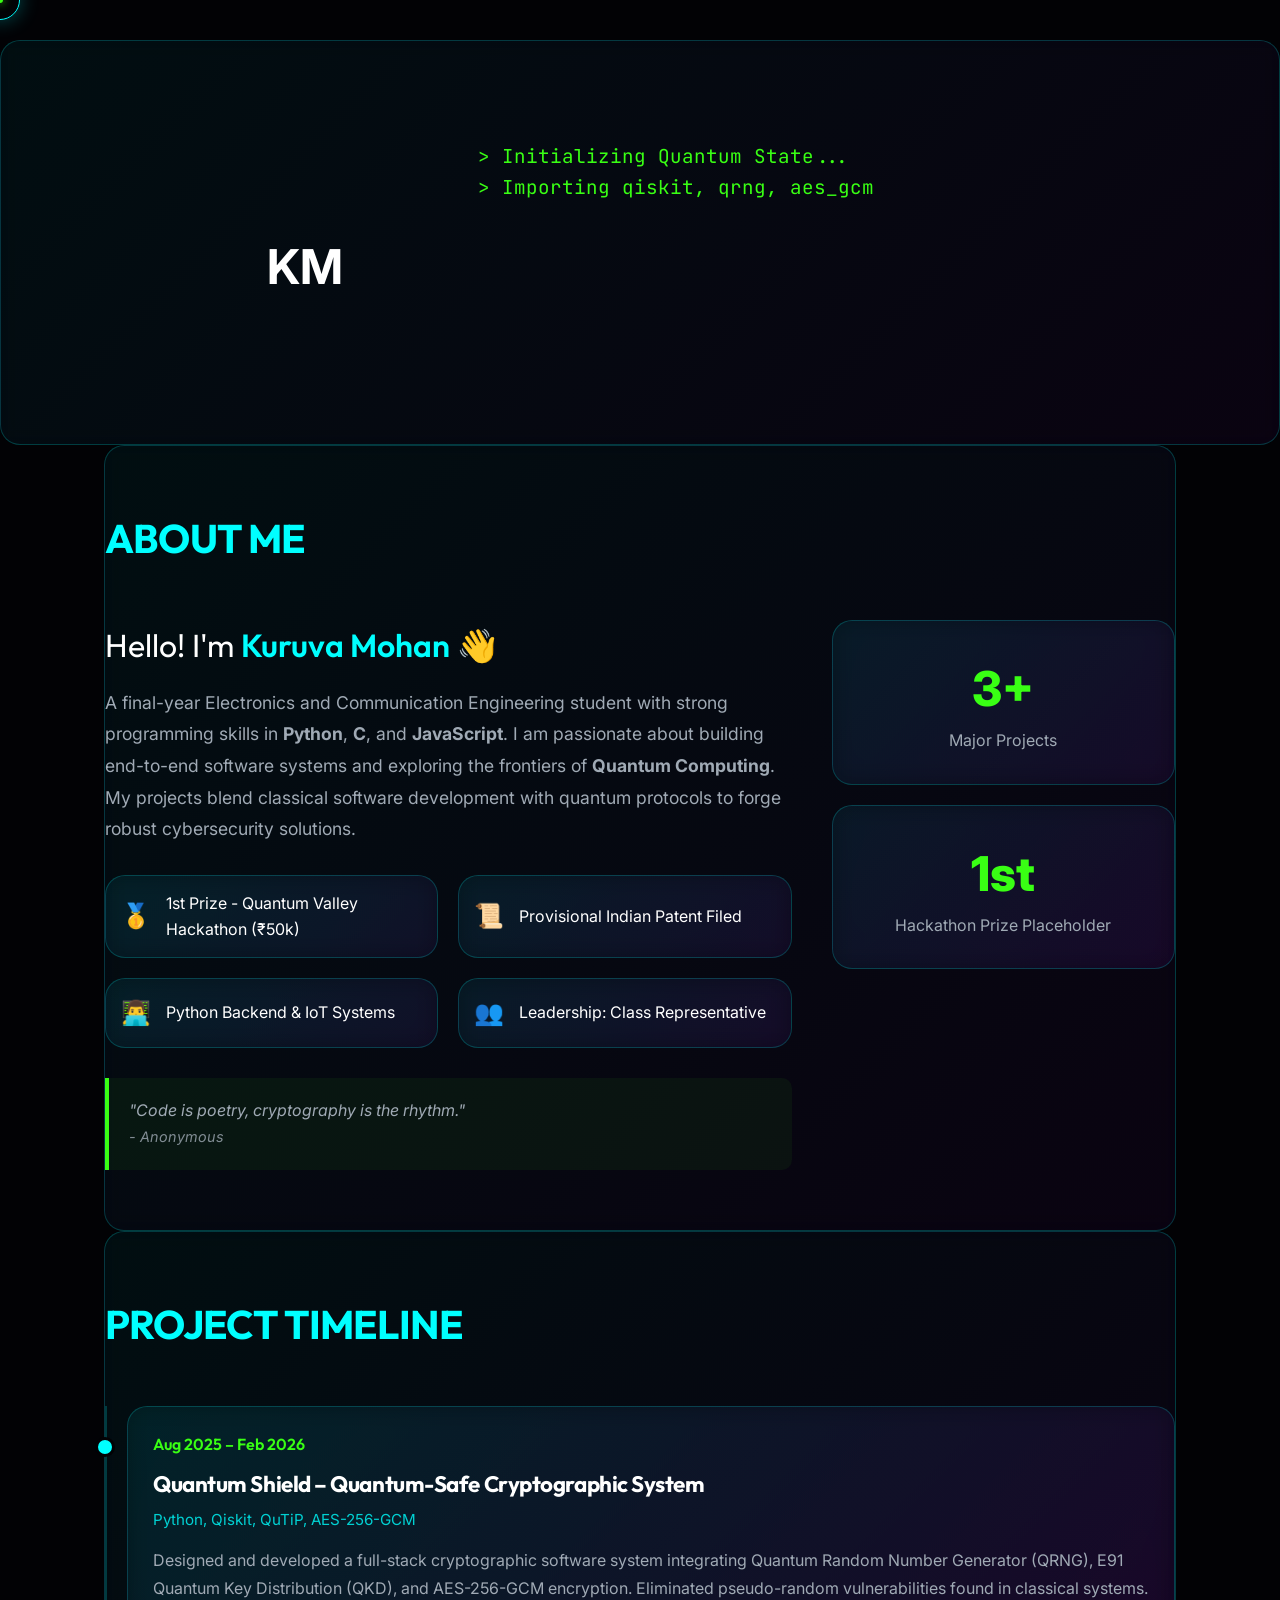
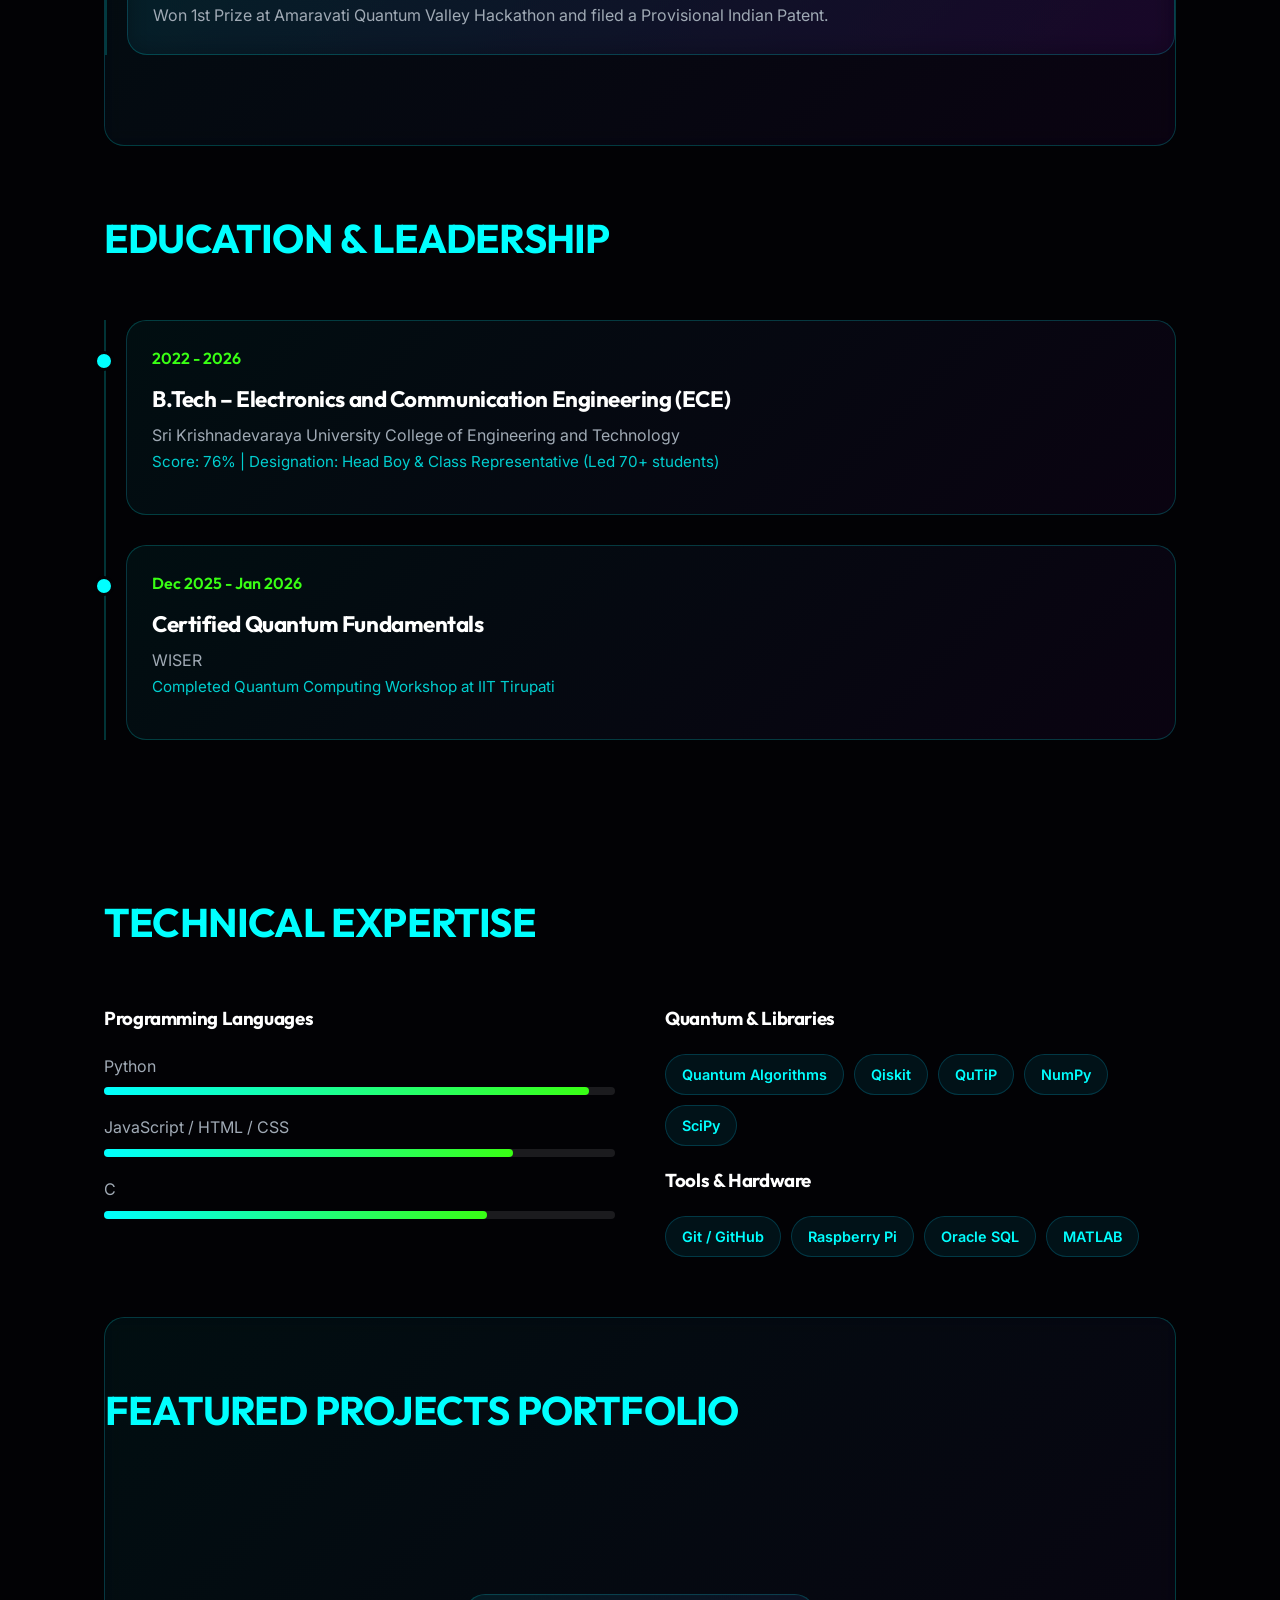
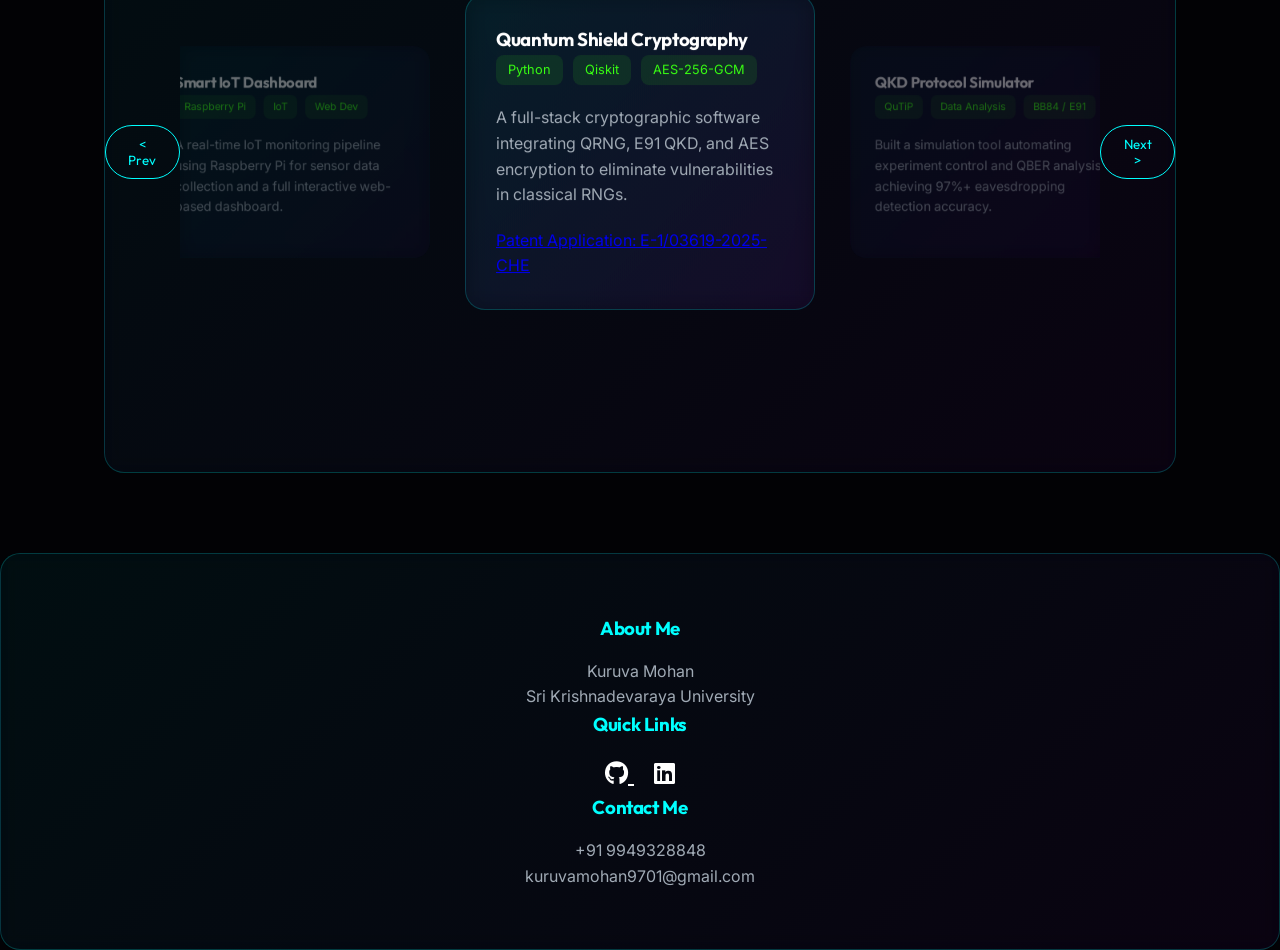
==== portfolio/index.html @ 30dfbb25 "Add files via upload" ====
<!DOCTYPE html>
<html lang="en" data-theme="dark">
    <head>
        <meta charset="UTF-8">
        <meta name="viewport" content="width=device-width, initial-scale=1.0">
        <meta name="description" content="Kuruva Mohan - Software Developer, Python & Quantum Computing Enthusiast.">
        <title>Kuruva Mohan | Software Developer</title>
        
        <link rel="stylesheet" href="style.css?v=2">
        <link rel="stylesheet" href="https://cdnjs.cloudflare.com/ajax/libs/font-awesome/6.0.0/css/all.min.css">
        <link rel="preconnect" href="https://fonts.googleapis.com">
        <link rel="preconnect" href="https://fonts.gstatic.com" crossorigin>
        <link href="https://fonts.googleapis.com/css2?family=Inter:wght@400;500;600&family=Outfit:wght@600;700;800&family=JetBrains+Mono&display=swap" rel="stylesheet">
    </head>
    <body>
        <div id="custom-cursor"></div>
        <div id="cursor-glow"></div>
        <div class="theme-switch">
            <button id="theme-toggle" class="theme-toggle-btn" aria-label="Toggle theme">
                <i class="fas fa-sun"></i>
                <i class="fas fa-moon"></i>
            </button>
        </div>

        <!-- Quantum Canvas from original Kuruva Mohan Site -->
        <canvas id="quantum-canvas"></canvas>

        <header class="header glass-effect">
            <div class="profile-container">
                <!-- Placeholder Profile Image -->
                <div id="img1" style="background-color: var(--highlight-bg); display:flex; align-items:center; justify-content:center; color: var(--accent-color); font-size: 3rem; font-weight: bold; border-radius: 50%; width: 250px; height: 250px; border: 5px solid var(--accent-color);">
                    KM
                </div>
                <div class="header-content">
                    <div id="terminal-container" class="terminal-text" style="min-height: 80px; margin-bottom: 20px; font-family: var(--font-mono); color: var(--accent-green); font-size: 1.2rem;"></div>
                    <h1 class="gradient-text glitch-hover" data-text="Kuruva Mohan" id="hero-name" style="opacity: 0; transform: translateY(20px); transition: all 0.5s ease;">Kuruva Mohan</h1>
                    <h3 class="subtitle glitch-hover" data-text="Software Developer" id="hero-subtitle" style="opacity: 0; transform: translateY(20px); transition: all 0.5s ease 0.2s;">Software Developer</h3>
                    <div class="highlights" id="hero-highlights" style="opacity: 0; transform: translateY(20px); transition: all 0.5s ease 0.4s;">
                        <span class="highlight-badge glow float-1">Python</span>
                        <span class="highlight-badge glow float-2">Quantum Computing</span>
                        <span class="highlight-badge glow float-3">B.Tech ECE</span>
                        <span class="highlight-badge glow float-4">Hackathon Winner</span>
                    </div>
                </div>
            </div>
        </header>

        <main class="main-content">
            <div class="container">
                <section class="section about-section glass-effect float-element">
                    <h2 class="section-title glitch-hover" data-text="ABOUT ME">ABOUT ME</h2>
                    <div class="about-grid">
                        <div class="about-text">
                            <p class="about-intro">Hello! I'm <span class="highlight-text">Kuruva Mohan</span> 👋</p>
                            <p class="about-description">
                                A final-year Electronics and Communication Engineering student with strong programming skills in <strong>Python</strong>, <strong>C</strong>, and <strong>JavaScript</strong>. I am passionate about building end-to-end software systems and exploring the frontiers of <strong>Quantum Computing</strong>. My projects blend classical software development with quantum protocols to forge robust cybersecurity solutions.
                            </p>
                            <div class="about-highlights">
                                <div class="highlight-item">
                                    <span class="highlight-icon">🥇</span>
                                    <span class="highlight-info">1st Prize - Quantum Valley Hackathon (₹50k)</span>
                                </div>
                                <div class="highlight-item">
                                    <span class="highlight-icon">📜</span>
                                    <span class="highlight-info">Provisional Indian Patent Filed</span>
                                </div>
                                <div class="highlight-item">
                                    <span class="highlight-icon">👨‍💻</span>
                                    <span class="highlight-info">Python Backend & IoT Systems</span>
                                </div>
                                <div class="highlight-item">
                                    <span class="highlight-icon">👥</span>
                                    <span class="highlight-info">Leadership: Class Representative</span>
                                </div>
                            </div>
                            <div class="about-quote">
                                "Bridging Electronics, Quantum Protocols & Backend Engineering."
                            </div>
                        </div>
                        <div class="about-stats">
                            <div class="stat-card">
                                <span class="stat-number">3+</span>
                                <span class="stat-label">Major Projects</span>
                            </div>
                            <div class="stat-card">
                                <span class="stat-number">1st</span>
                                <span class="stat-label">Hackathon Prize Placeholder</span>
                            </div>
                        </div>
                    </div>
                </section>

                <section class="section experience-section glass-effect float-element">
                    <h2 class="section-title glitch-hover" data-text="PROJECT TIMELINE">PROJECT TIMELINE</h2>
                    <div class="experience-timeline">
                        <div class="experience-card">
                            <div class="exp-year">Aug 2025 – Feb 2026</div>
                            <h3>Quantum Shield – Quantum-Safe Cryptographic System</h3>
                            <div class="exp-session">Python, Qiskit, QuTiP, AES-256-GCM</div>
                            <div class="exp-description">
                                Designed and developed a full-stack cryptographic software system integrating Quantum Random Number Generator (QRNG), E91 Quantum Key Distribution (QKD), and AES-256-GCM encryption. Eliminated pseudo-random vulnerabilities found in classical systems. Won 1st Prize at Amaravati Quantum Valley Hackathon and filed a Provisional Indian Patent.
                            </div>
                        </div>
                    </div>
                </section>

                <section class="section">
                    <h2 class="section-title glitch-hover" data-text="EDUCATION & LEADERSHIP">EDUCATION & LEADERSHIP</h2>
                    <div class="education-timeline">
                        <div class="education-card">
                            <div class="edu-year">2022 - 2026</div>
                            <h3>B.Tech – Electronics and Communication Engineering (ECE)</h3>
                            <p>Sri Krishnadevaraya University College of Engineering and Technology</p>
                            <div class="edu-highlights">Score: 76% | Designation: Head Boy & Class Representative (Led 70+ students)</div>
                        </div>
                        <div class="education-card">
                            <div class="edu-year">Dec 2025 - Jan 2026</div>
                            <h3>Certified Quantum Fundamentals</h3>
                            <p>WISER</p>
                            <div class="edu-highlights">Completed Quantum Computing Workshop at IIT Tirupati</div>
                        </div>
                    </div>
                </section>

                <section class="section">
                    <h2 class="section-title glitch-hover" data-text="TECHNICAL EXPERTISE">TECHNICAL EXPERTISE</h2>
                    <div class="skills-grid">
                        <div class="skill-category">
                            <h3>Programming Languages</h3>
                            <div class="skill-item">
                                <span>Python</span>
                                <div class="skill-bar" style="--width: 95%"></div>
                            </div>
                            <div class="skill-item">
                                <span>JavaScript / HTML / CSS</span>
                                <div class="skill-bar" style="--width: 80%"></div>
                            </div>
                            <div class="skill-item">
                                <span>C</span>
                                <div class="skill-bar" style="--width: 75%"></div>
                            </div>
                        </div>
                        <div class="skill-category">
                            <h3>Quantum & Libraries</h3>
                            <div class="skill-tags">
                                <span class="skill-tag">Quantum Algorithms</span>
                                <span class="skill-tag">Qiskit</span>
                                <span class="skill-tag">QuTiP</span>
                                <span class="skill-tag">NumPy</span>
                                <span class="skill-tag">SciPy</span>
                            </div>
                            <h3 style="margin-top: 20px;">Tools & Hardware</h3>
                            <div class="skill-tags" style="margin-top: 10px;">
                                <span class="skill-tag">Git / GitHub</span>
                                <span class="skill-tag">Raspberry Pi</span>
                                <span class="skill-tag">Oracle SQL</span>
                                <span class="skill-tag">MATLAB</span>
                            </div>
                        </div>
                    </div>
                </section>

                <section class="section projects-section glass-effect float-element">
                    <h2 class="section-title glitch-hover" data-text="FEATURED PROJECTS PORTFOLIO">FEATURED PROJECTS PORTFOLIO</h2>
                    <div class="project-carousel-container">
                        <button class="scroll-btn" id="scrollLeft">&lt; Prev</button>
                        <div class="project-grid">
                            <div class="project-card">
                                <h3>Quantum Shield Cryptography</h3>
                                <div class="tech-stack">
                                    <span class="tech-badge">Python</span>
                                    <span class="tech-badge">Qiskit</span>
                                    <span class="tech-badge">AES-256-GCM</span>
                                </div>
                                <p class="section-content">
                                    A full-stack cryptographic software integrating QRNG, E91 QKD, and AES encryption to eliminate vulnerabilities in classical RNGs.
                                </p>
                                <div class="project-link">
                                    <a href="#" target="_blank" class="github-link">
                                        <span>Patent Application: E-1/03619-2025-CHE</span>
                                    </a>
                                </div>
                            </div>
                            <div class="project-card">
                                <h3>QKD Protocol Simulator</h3>
                                <div class="tech-stack">
                                    <span class="tech-badge">QuTiP</span>
                                    <span class="tech-badge">Data Analysis</span>
                                    <span class="tech-badge">BB84 / E91</span>
                                </div>
                                <p class="section-content">
                                    Built a simulation tool automating experiment control and QBER analysis, achieving 97%+ eavesdropping detection accuracy.
                                </p>
                            </div>
                            <div class="project-card">
                                <h3>Smart IoT Dashboard</h3>
                                <div class="tech-stack">
                                    <span class="tech-badge">Raspberry Pi</span>
                                    <span class="tech-badge">IoT</span>
                                    <span class="tech-badge">Web Dev</span>
                                </div>
                                <p class="section-content">
                                    A real-time IoT monitoring pipeline using Raspberry Pi for sensor data collection and a full interactive web-based dashboard.
                                </p>
                            </div>
                        </div>
                        <button class="scroll-btn" id="scrollRight">Next &gt;</button>
                    </div>
                </section>
            </div>
        </main>

        <footer class="footer glass-effect" id="foot">
            <div class="footer-content">
                <div class="footer-section">
                    <h3>About Me</h3>
                    <p>Kuruva Mohan<br>Sri Krishnadevaraya University</p>
                </div>
                <div class="footer-section">
                    <h3>Quick Links</h3>
                    <div class="social-links">
                        <a href="https://github.com/KMohan07" target="_blank" style="color: var(--accent-color); font-size: 24px; margin: 0 10px;">
                            <i class="fab fa-github"></i>
                        </a>
                        <a href="https://linkedin.com/in/kuruva-mohan-b09b0738b" target="_blank" style="color: var(--accent-color); font-size: 24px; margin: 0 10px;">
                            <i class="fab fa-linkedin"></i>
                        </a>
                    </div>
                </div>
                <div class="footer-section">
                    <h3>Contact Me</h3>
                    <p>+91 9949328848<br>kuruvamohan9701@gmail.com</p>
                </div>
            </div>
        </footer>
        
        <script src="script.js?v=2"></script>
    </body>
</html>
---- portfolio/style.css ----
:root {
    /* Color Palette - Absolute Void Quantum Premium */
    --bg-dark: #020205;
    --bg-card: rgba(5, 5, 10, 0.6);
    --accent-blue: #00ffff; /* Cyber Cyan */
    --accent-green: #39ff14; /* Terminal Green */
    --accent-violet: #b026ff; /* Quantum Violet */
    --text-primary: #ffffff;
    --text-secondary: #a0aab5;
    --glass-border: rgba(0, 255, 255, 0.2);
    --glass-gradient: linear-gradient(135deg, rgba(0, 255, 255, 0.05), rgba(176, 38, 255, 0.05));
    --quantum-glow: 0 0 20px rgba(0, 255, 255, 0.4), inset 0 0 10px rgba(176, 38, 255, 0.2);

    /* Fonts */
    --font-heading: 'Outfit', sans-serif;
    --font-body: 'Inter', sans-serif;
    --font-mono: 'JetBrains Mono', monospace;
    --section-gap: 100px;
}

* {
    margin: 0;
    padding: 0;
    box-sizing: border-box;
    cursor: none !important;
}

html,
body {
    background-color: var(--bg-dark);
    color: var(--text-primary);
    font-family: var(--font-body);
    line-height: 1.6;
    overflow-x: hidden;
    scroll-behavior: smooth;
    cursor: none !important;
}

/* Quantum Canvas Background */
#quantum-canvas {
    position: fixed;
    top: 0;
    left: 0;
    width: 100vw;
    height: 100vh;
    z-index: -1;
    pointer-events: none;
}

/* Theme / Typography */
h1,
h2,
h3 {
    font-family: var(--font-heading);
    font-weight: 700;
    letter-spacing: -0.02em;
}

.gradient-text {
    background: linear-gradient(to right, var(--accent-blue), var(--accent-violet), var(--accent-green));
    -webkit-background-clip: text;
    -webkit-text-fill-color: transparent;
}

.highlight-text {
    color: var(--accent-blue);
    font-weight: 600;
}

/* Reusable Glassmorphism */
.glass-effect,
.experience-card,
.education-card,
.project-card,
.stat-card,
.highlight-item,
.footer {
    background: var(--glass-gradient);
    backdrop-filter: blur(12px);
    -webkit-backdrop-filter: blur(12px);
    border: 1px solid var(--glass-border);
    border-radius: 20px;
    transition: all 0.4s cubic-bezier(0.4, 0, 0.2, 1);
}

.glass-effect:hover,
.experience-card:hover,
.education-card:hover,
.project-card:hover,
.stat-card:hover,
.highlight-item:hover {
    border-color: rgba(0, 210, 255, 0.4);
    box-shadow: var(--quantum-glow);
    transform: translateY(-5px);
}

/* Base Layout Container */
.container {
    max-width: 1200px;
    margin: 0 auto;
    padding: 0 5%;
}

.section {
    padding: 60px 0;
    opacity: 0;
    /* for intersection observer */
}

.section-title {
    text-align: center;
    font-size: 2.5rem;
    margin-bottom: 50px;
    color: var(--accent-blue);
}

/* Theme Switcher Hiding since we are forcing dark mode */
.theme-switch {
    display: none;
}

/* Header Elements */
.header {
    display: flex;
    justify-content: center;
    padding: 100px 5% 50px;
    margin-top: 40px;
}

.profile-container {
    display: flex;
    align-items: center;
    gap: 3rem;
    flex-wrap: wrap;
    justify-content: center;
}

.header-content h1 {
    font-size: 4rem;
    margin-bottom: 10px;
}

.header-content .subtitle {
    font-size: 1.5rem;
    color: var(--text-secondary);
    margin-bottom: 20px;
    font-weight: 400;
}

.highlights {
    display: flex;
    gap: 15px;
    flex-wrap: wrap;
}

.highlight-badge {
    padding: 8px 16px;
    background: rgba(0, 210, 255, 0.1);
    color: var(--accent-blue);
    border: 1px solid rgba(0, 210, 255, 0.3);
    border-radius: 100px;
    font-size: 0.9rem;
    font-weight: 600;
}

/* About Grid */
.about-grid {
    display: grid;
    grid-template-columns: 2fr 1fr;
    gap: 40px;
}

.about-intro {
    font-size: 2rem;
    margin-bottom: 15px;
    font-family: var(--font-heading);
}

.about-description {
    color: var(--text-secondary);
    font-size: 1.1rem;
    line-height: 1.8;
    margin-bottom: 30px;
}

.about-highlights {
    display: grid;
    grid-template-columns: 1fr 1fr;
    gap: 20px;
    margin-bottom: 30px;
}

.highlight-item {
    padding: 15px;
    display: flex;
    align-items: center;
    gap: 15px;
}

.highlight-icon {
    font-size: 1.5rem;
}

.about-quote {
    padding: 20px;
    border-left: 4px solid var(--accent-green);
    background: rgba(57, 255, 20, 0.05);
    color: var(--text-secondary);
    font-style: italic;
    border-radius: 0 10px 10px 0;
}

.about-stats {
    display: flex;
    flex-direction: column;
    gap: 20px;
}

.stat-card {
    padding: 30px;
    text-align: center;
}

.stat-number {
    font-size: 3rem;
    color: var(--accent-green);
    font-weight: 800;
    display: block;
}

.stat-label {
    color: var(--text-secondary);
    font-size: 1rem;
}

/* Timeline UI */
.experience-timeline,
.education-timeline {
    padding-left: 20px;
    border-left: 2px solid var(--glass-border);
}

.experience-card,
.education-card {
    padding: 25px;
    margin-bottom: 30px;
    position: relative;
}

.experience-card::before,
.education-card::before {
    content: '';
    position: absolute;
    left: -33px;
    top: 30px;
    width: 14px;
    height: 14px;
    border-radius: 50%;
    background: var(--accent-blue);
    border: 3px solid var(--bg-dark);
}

.exp-year,
.edu-year {
    color: var(--accent-green);
    font-weight: 600;
    margin-bottom: 10px;
    font-family: var(--font-heading);
}

.experience-card h3,
.education-card h3 {
    font-size: 1.4rem;
    margin-bottom: 5px;
}

.exp-session,
.edu-highlights {
    color: var(--accent-blue);
    opacity: 0.8;
    margin-bottom: 15px;
    font-size: 0.95rem;
}

.exp-description,
.education-card p {
    color: var(--text-secondary);
    line-height: 1.7;
}

/* Skills Grid */
.skills-grid {
    display: grid;
    grid-template-columns: 1fr 1fr;
    gap: 50px;
}

.skill-category h3 {
    color: var(--text-primary);
    margin-bottom: 20px;
}

.skill-item {
    margin-bottom: 20px;
}

.skill-item span {
    display: block;
    margin-bottom: 8px;
    color: var(--text-secondary);
}

.skill-bar {
    height: 8px;
    background: rgba(255, 255, 255, 0.1);
    border-radius: 10px;
    width: 100%;
    position: relative;
}

.skill-bar::after {
    content: '';
    position: absolute;
    left: 0;
    top: 0;
    height: 100%;
    border-radius: 10px;
    background: linear-gradient(90deg, var(--accent-blue), var(--accent-green));
    width: attr(data-level);
    animation: fillBar 1s ease-out forwards;
}

.skill-tags {
    display: flex;
    flex-wrap: wrap;
    gap: 10px;
}

.skill-tag {
    background: rgba(0, 210, 255, 0.08);
    color: var(--accent-blue);
    padding: 8px 16px;
    border-radius: 100px;
    border: 1px solid rgba(0, 210, 255, 0.2);
    font-size: 0.9rem;
    font-weight: 600;
}

/* Projects Carousel Grid */
.project-carousel-container {
    display: flex;
    align-items: center;
    position: relative;
    padding: 20px 0;
}

.project-grid {
    position: relative;
    height: 480px;
    perspective: 1000px;
    display: flex;
    justify-content: center;
    align-items: center;
    width: 100%;
    overflow: hidden;
    touch-action: none;
}

.project-card {
    position: absolute;
    width: 350px;
    padding: 30px;
    left: 50%;
    top: 50%;
    transform-origin: center center;
    transition: all 0.5s cubic-bezier(0.2, 0.8, 0.2, 1);
    opacity: 0;
    cursor: grab;
    will-change: transform;
}

.project-card:active {
    cursor: grabbing;
}

.project-card.active {
    opacity: 1;
    transform: translate(-50%, -50%) scale(1);
    z-index: 3;
}

.project-card.prev {
    opacity: 0.4;
    transform: translate(-140%, -50%) scale(0.85);
    z-index: 2;
    border-color: transparent;
}

.project-card.next {
    opacity: 0.4;
    transform: translate(40%, -50%) scale(0.85);
    z-index: 2;
    border-color: transparent;
}

.project-card.inactive {
    opacity: 0;
    transform: translate(-50%, -50%) scale(0.5);
    z-index: 1;
    pointer-events: none;
}

.tech-stack {
    display: flex;
    gap: 10px;
    flex-wrap: wrap;
    margin-bottom: 20px;
}

.tech-badge {
    background: rgba(57, 255, 20, 0.1);
    color: var(--accent-green);
    padding: 5px 12px;
    border-radius: 8px;
    font-size: 0.8rem;
}

.project-card .section-content {
    color: var(--text-secondary);
    margin-bottom: 20px;
}

.scroll-btn {
    background: transparent;
    color: var(--accent-blue);
    border: 1px solid var(--accent-blue);
    padding: 10px 20px;
    border-radius: 30px;
    cursor: pointer;
    z-index: 10;
    transition: all 0.3s ease;
    font-family: var(--font-heading);
}

.scroll-btn:hover {
    background: rgba(0, 210, 255, 0.1);
    box-shadow: 0 0 15px rgba(0, 210, 255, 0.4);
}

/* Footer */
.footer {
    display: flex;
    justify-content: space-around;
    padding: 60px 5%;
    margin-top: 80px;
    text-align: center;
    flex-wrap: wrap;
    gap: 30px;
}

.footer h3 {
    color: var(--accent-blue);
    margin-bottom: 15px;
}

.footer p {
    color: var(--text-secondary);
}

/* Animations */
@keyframes fillBar {
    from {
        width: 0;
    }

    to {
        width: var(--width);
    }
}

@keyframes fadeInUp {
    from {
        opacity: 0;
        transform: translateY(40px);
    }

    to {
        opacity: 1;
        transform: translateY(0);
    }
}

/* Mobile */
@media (max-width: 900px) {
    .about-grid {
        grid-template-columns: 1fr;
    }

    .about-stats {
        flex-direction: row;
    }

    .skills-grid {
        grid-template-columns: 1fr;
    }

    .project-card {
        width: 280px;
    }

    .scroll-btn {
        display: none;
    }
}

/* Custom Cursor */
#custom-cursor {
    position: fixed;
    top: 0;
    left: 0;
    width: 6px;
    height: 6px;
    background-color: var(--accent-green);
    border-radius: 50%;
    pointer-events: none;
    z-index: 9999;
    transform: translate(-50%, -50%);
    box-shadow: 0 0 10px var(--accent-green);
    transition: opacity 0.2s;
}

#cursor-glow {
    position: fixed;
    top: 0;
    left: 0;
    width: 40px;
    height: 40px;
    border: 1px solid var(--accent-blue);
    border-radius: 50%;
    pointer-events: none;
    z-index: 9998;
    transform: translate(-50%, -50%);
    box-shadow: 0 0 20px rgba(0, 255, 255, 0.3);
    transition: width 0.2s, height 0.2s, background-color 0.2s;
}

/* Floating Anti-Gravity Animations */
@keyframes float {
    0% { transform: translateY(0px); }
    50% { transform: translateY(-15px); }
    100% { transform: translateY(0px); }
}

.float-1 { animation: float 6s ease-in-out infinite; }
.float-2 { animation: float 7s ease-in-out infinite 1s; }
.float-3 { animation: float 5s ease-in-out infinite 2s; }
.float-4 { animation: float 8s ease-in-out infinite 0.5s; }

.float-element {
    animation: float 8s ease-in-out infinite;
    opacity: 1 !important;
}

/* Glitch Text Effect */
.glitch-hover {
    position: relative;
    display: inline-block;
}

.glitch-hover::before, .glitch-hover::after {
    content: attr(data-text);
    position: absolute;
    top: 0;
    left: 0;
    width: 100%;
    height: 100%;
    background: var(--bg-dark);
    opacity: 0;
    pointer-events: none;
    transition: opacity 0.2s;
}

.glitch-hover:hover::before {
    left: 2px;
    text-shadow: -1px 0 var(--accent-green);
    clip: rect(24px, 550px, 90px, 0);
    animation: glitch-anim-2 3s infinite linear alternate-reverse;
    opacity: 1;
}

.glitch-hover:hover::after {
    left: -2px;
    text-shadow: -1px 0 var(--accent-violet);
    clip: rect(85px, 550px, 140px, 0);
    animation: glitch-anim 2.5s infinite linear alternate-reverse;
    opacity: 1;
}

@keyframes glitch-anim {
    0% { clip: rect(11px, 9999px, 83px, 0); }
    20% { clip: rect(54px, 9999px, 12px, 0); }
    40% { clip: rect(32px, 9999px, 98px, 0); }
    60% { clip: rect(76px, 9999px, 45px, 0); }
    80% { clip: rect(23px, 9999px, 67px, 0); }
    100% { clip: rect(89px, 9999px, 34px, 0); }
}

@keyframes glitch-anim-2 {
    0% { clip: rect(65px, 9999px, 13px, 0); }
    20% { clip: rect(24px, 9999px, 78px, 0); }
    40% { clip: rect(87px, 9999px, 34px, 0); }
    60% { clip: rect(12px, 9999px, 56px, 0); }
    80% { clip: rect(88px, 9999px, 12px, 0); }
    100% { clip: rect(45px, 9999px, 67px, 0); }
}
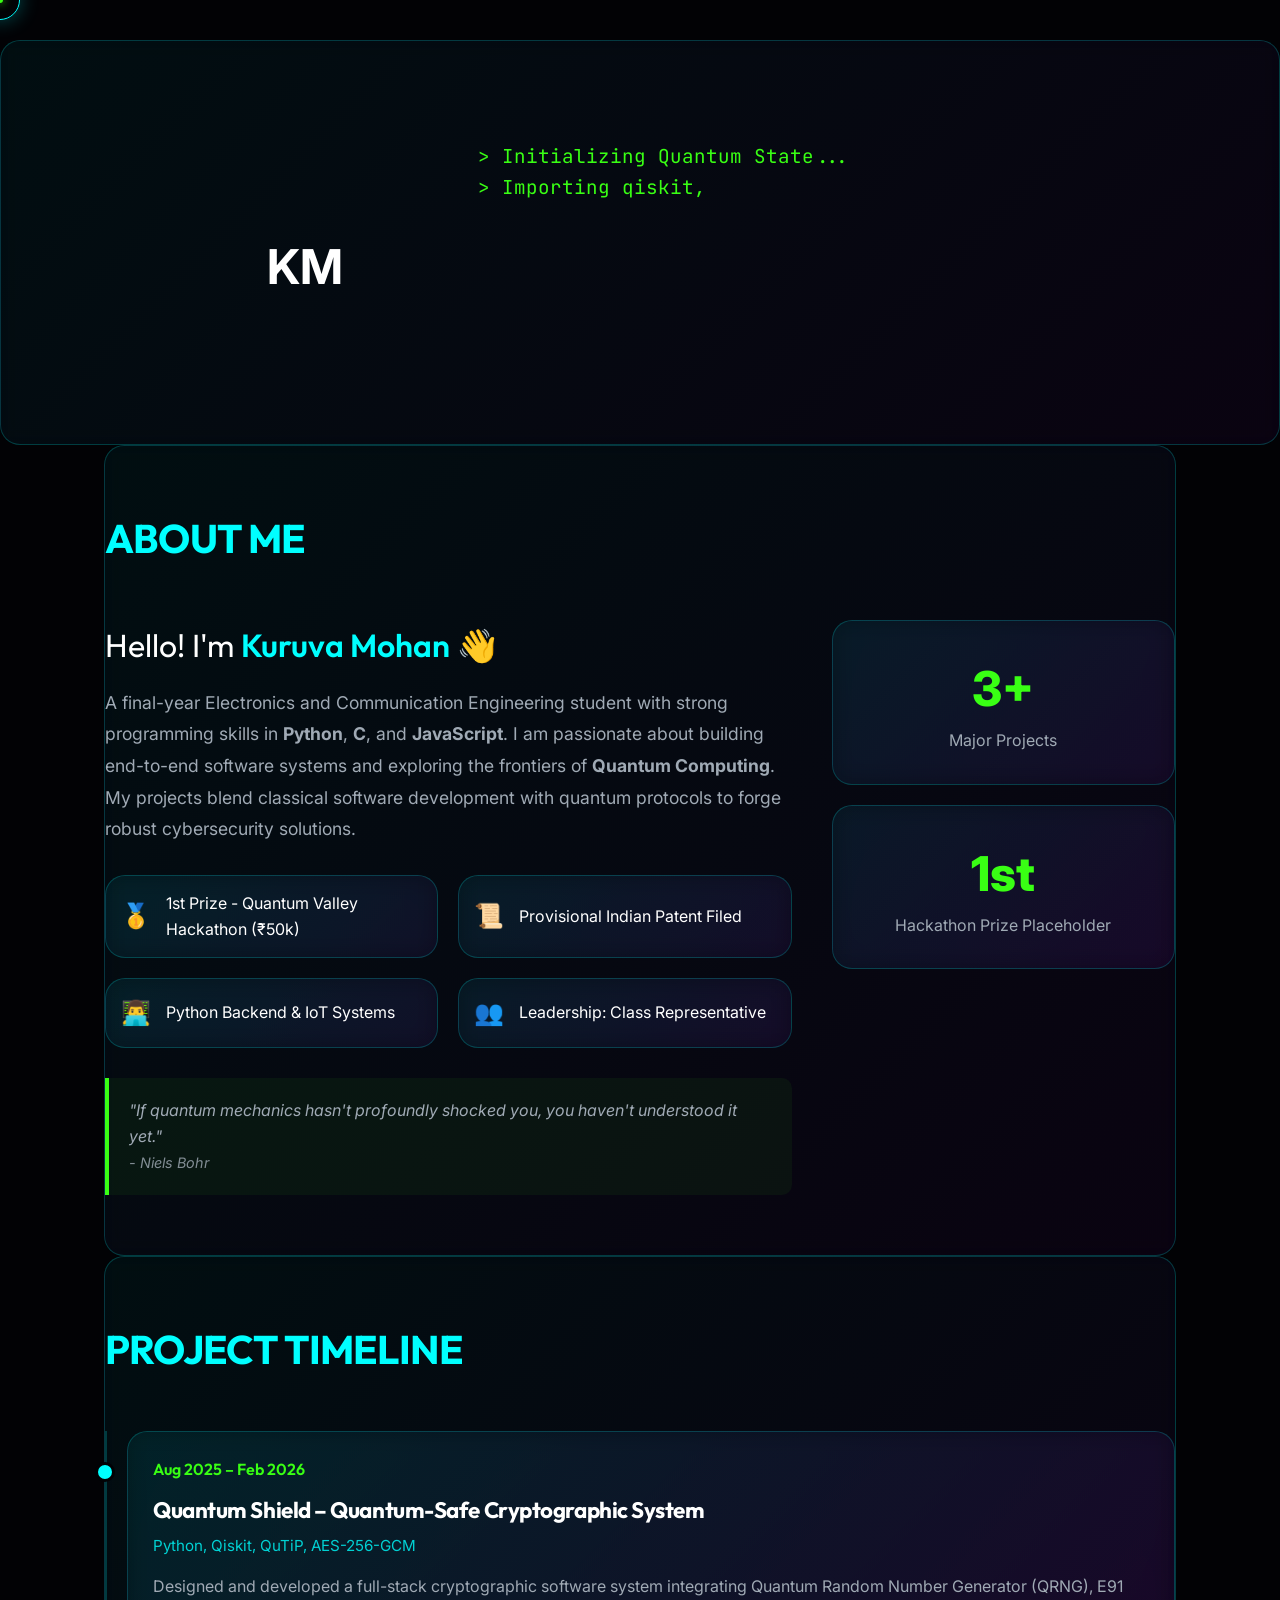
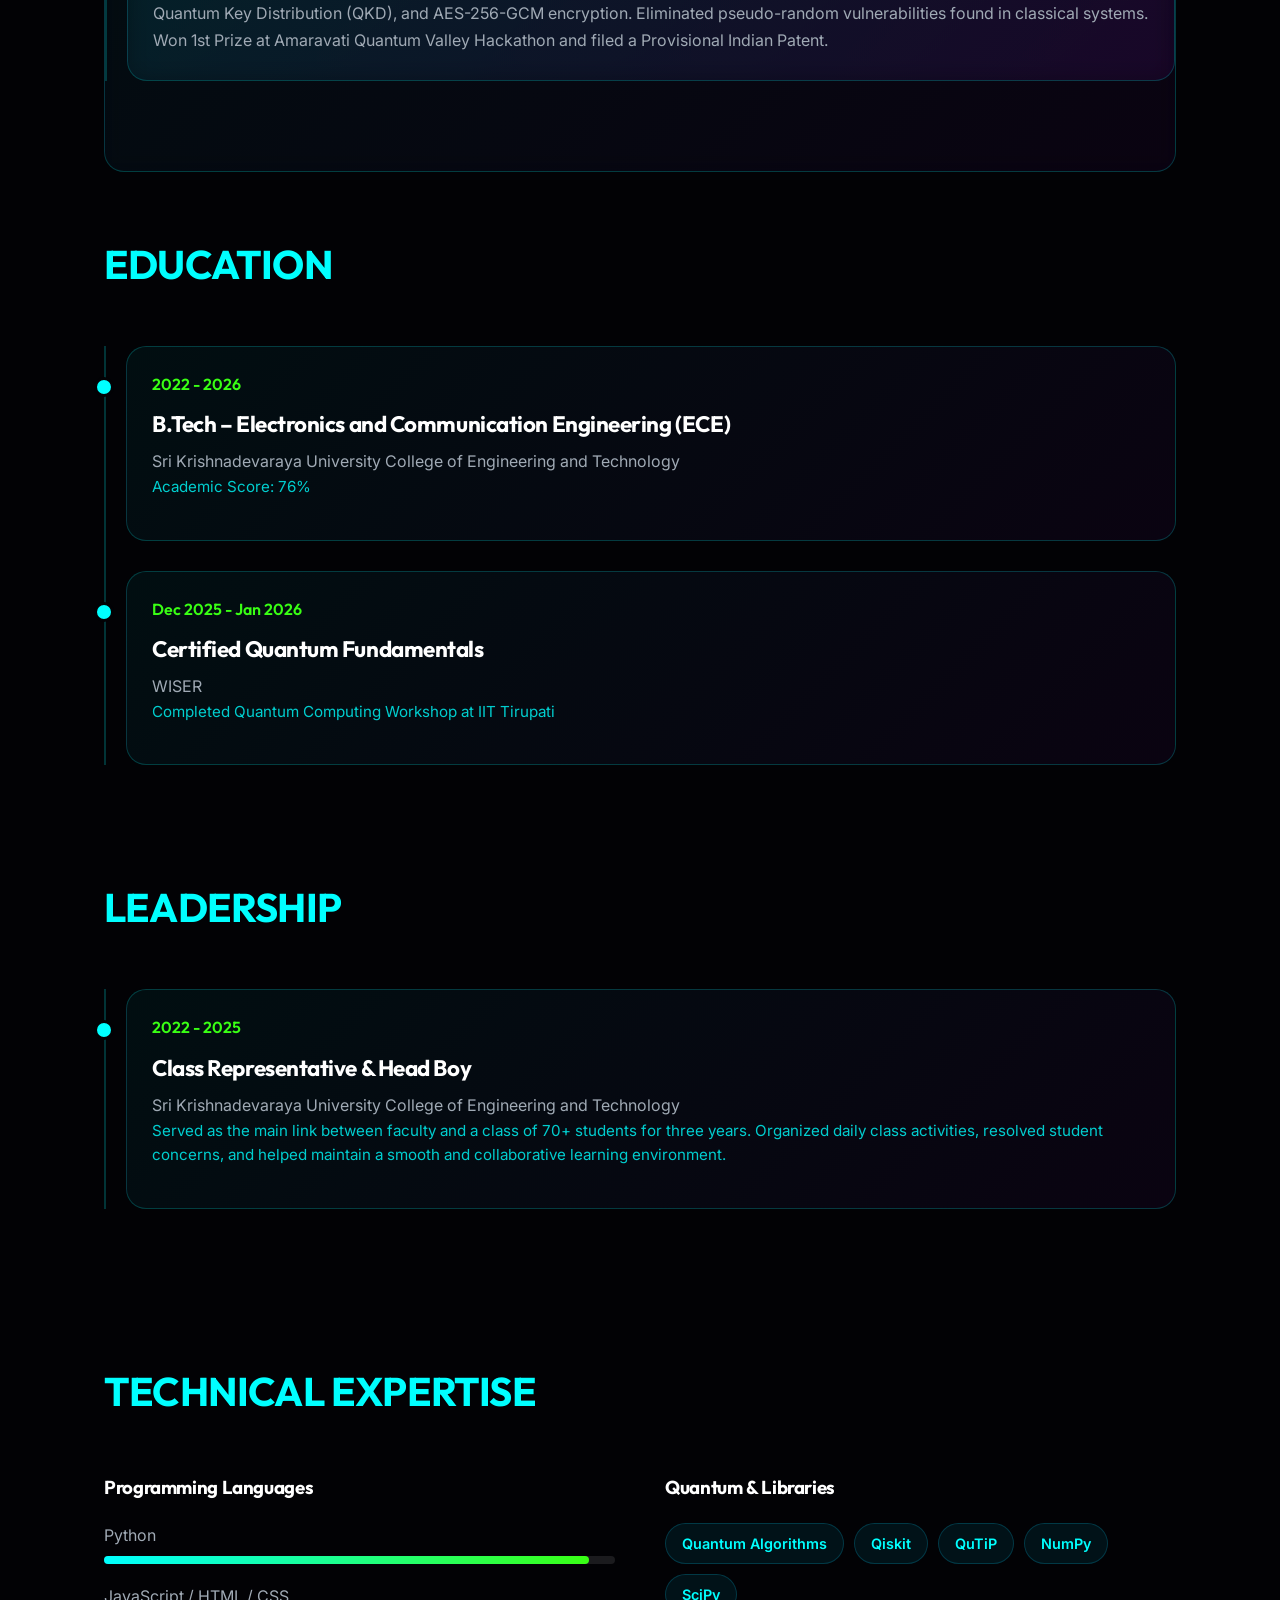
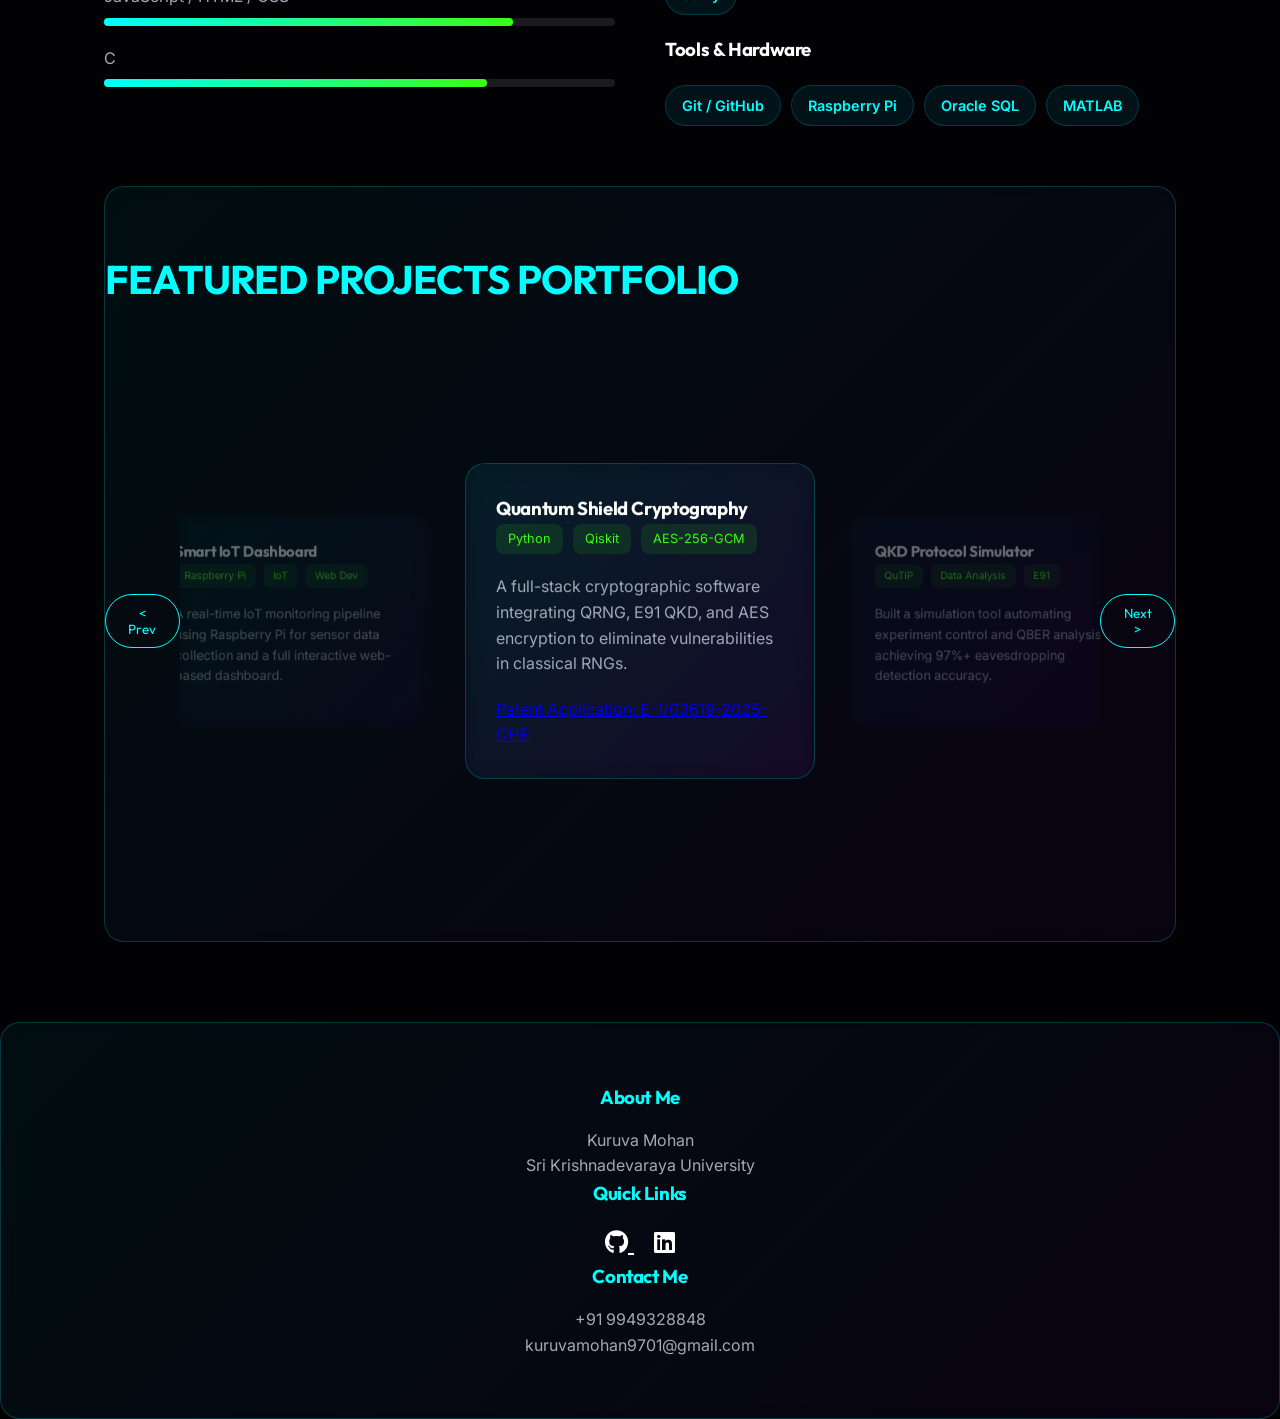
==== commit db6e0090: "Add files via upload" ====
--- a/portfolio/index.html
+++ b/portfolio/index.html
@@ -105,19 +105,29 @@
                 </section>
 
                 <section class="section">
-                    <h2 class="section-title glitch-hover" data-text="EDUCATION & LEADERSHIP">EDUCATION & LEADERSHIP</h2>
+                    <h2 class="section-title glitch-hover" data-text="EDUCATION">EDUCATION</h2>
                     <div class="education-timeline">
                         <div class="education-card">
                             <div class="edu-year">2022 - 2026</div>
                             <h3>B.Tech – Electronics and Communication Engineering (ECE)</h3>
                             <p>Sri Krishnadevaraya University College of Engineering and Technology</p>
-                            <div class="edu-highlights">Score: 76% | Designation: Head Boy & Class Representative (Led 70+ students)</div>
+                            <div class="edu-highlights">Academic Score: 76%</div>
                         </div>
                         <div class="education-card">
                             <div class="edu-year">Dec 2025 - Jan 2026</div>
                             <h3>Certified Quantum Fundamentals</h3>
                             <p>WISER</p>
                             <div class="edu-highlights">Completed Quantum Computing Workshop at IIT Tirupati</div>
+                        </div>
+                    </div>
+
+                    <h2 class="section-title glitch-hover" data-text="LEADERSHIP" style="margin-top: 80px;">LEADERSHIP</h2>
+                    <div class="education-timeline">
+                        <div class="education-card">
+                            <div class="edu-year">2022 - 2025</div>
+                            <h3>Class Representative & Head Boy</h3>
+                            <p>Sri Krishnadevaraya University College of Engineering and Technology</p>
+                            <div class="edu-highlights">Served as the main link between faculty and a class of 70+ students for three years. Organized daily class activities, resolved student concerns, and helped maintain a smooth and collaborative learning environment.</div>
                         </div>
                     </div>
                 </section>
@@ -186,7 +196,7 @@
                                 <div class="tech-stack">
                                     <span class="tech-badge">QuTiP</span>
                                     <span class="tech-badge">Data Analysis</span>
-                                    <span class="tech-badge">BB84 / E91</span>
+                                    <span class="tech-badge">E91</span>
                                 </div>
                                 <p class="section-content">
                                     Built a simulation tool automating experiment control and QBER analysis, achieving 97%+ eavesdropping detection accuracy.
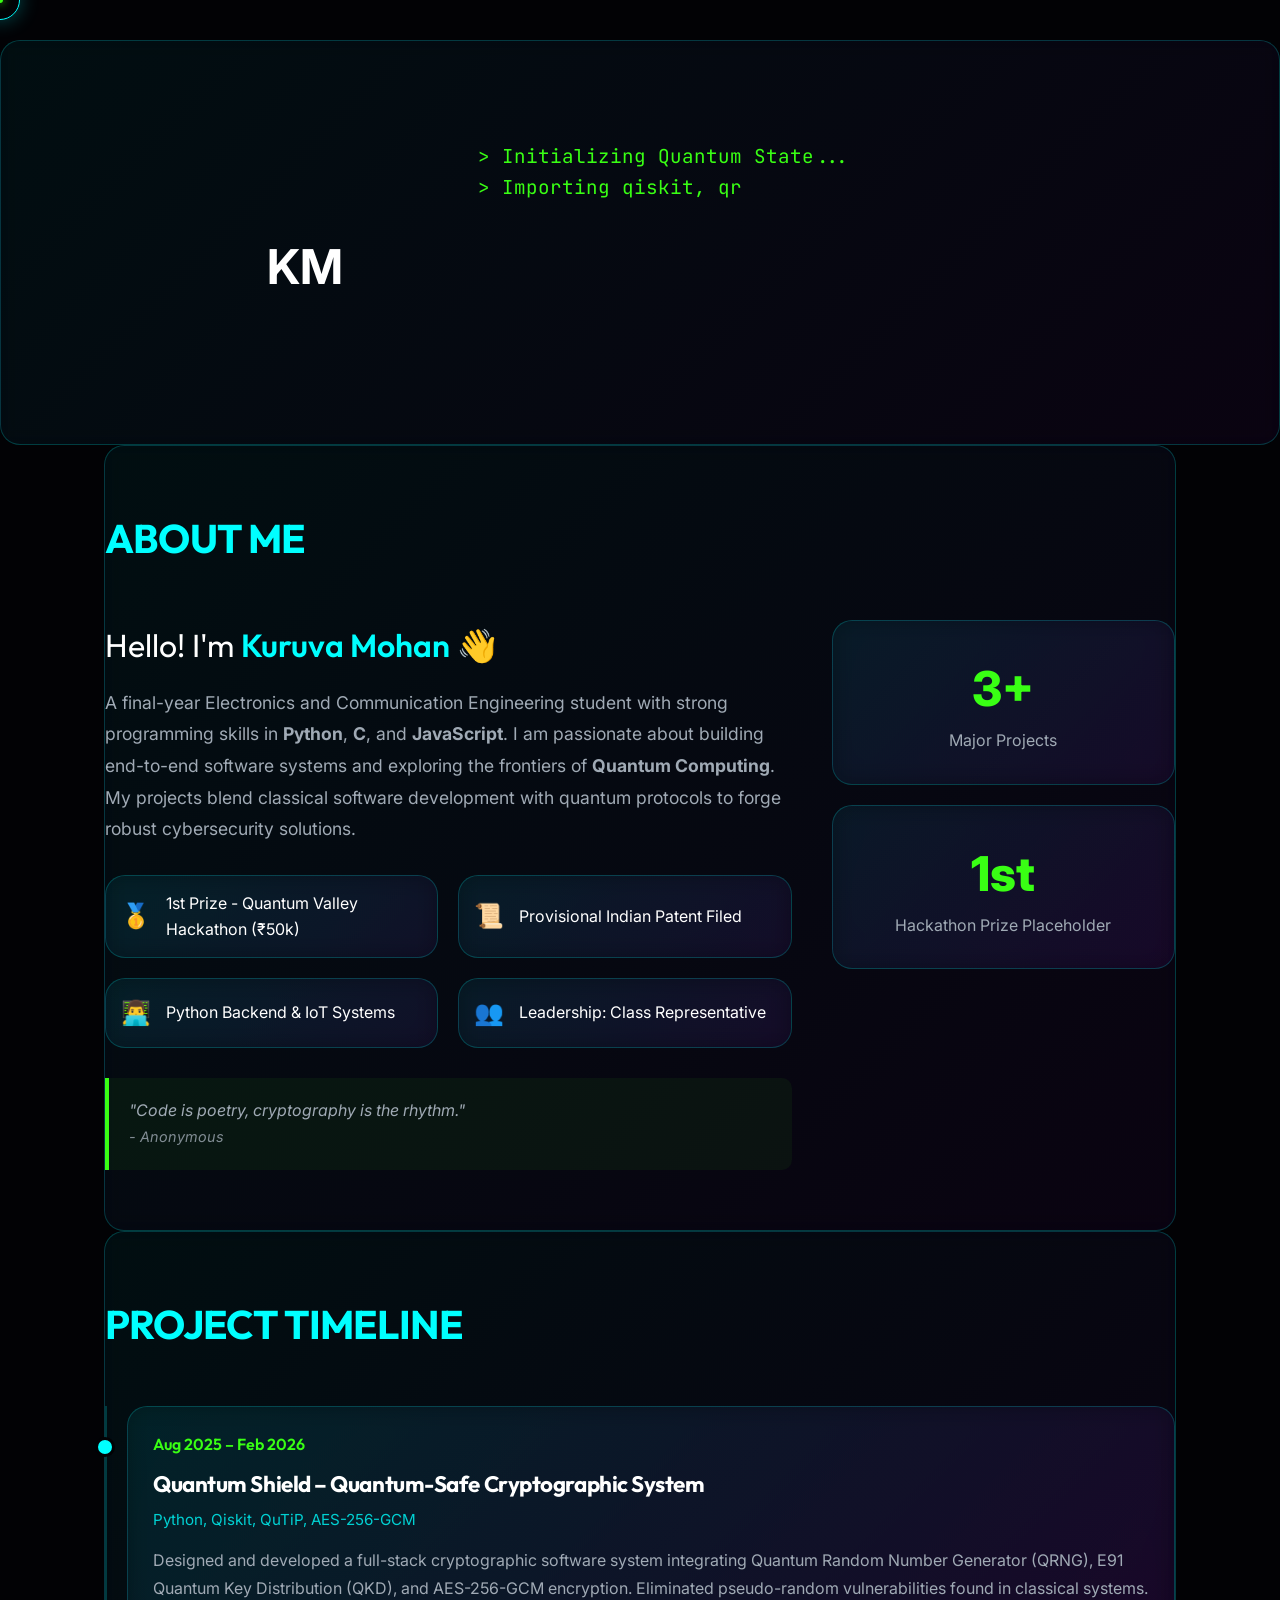
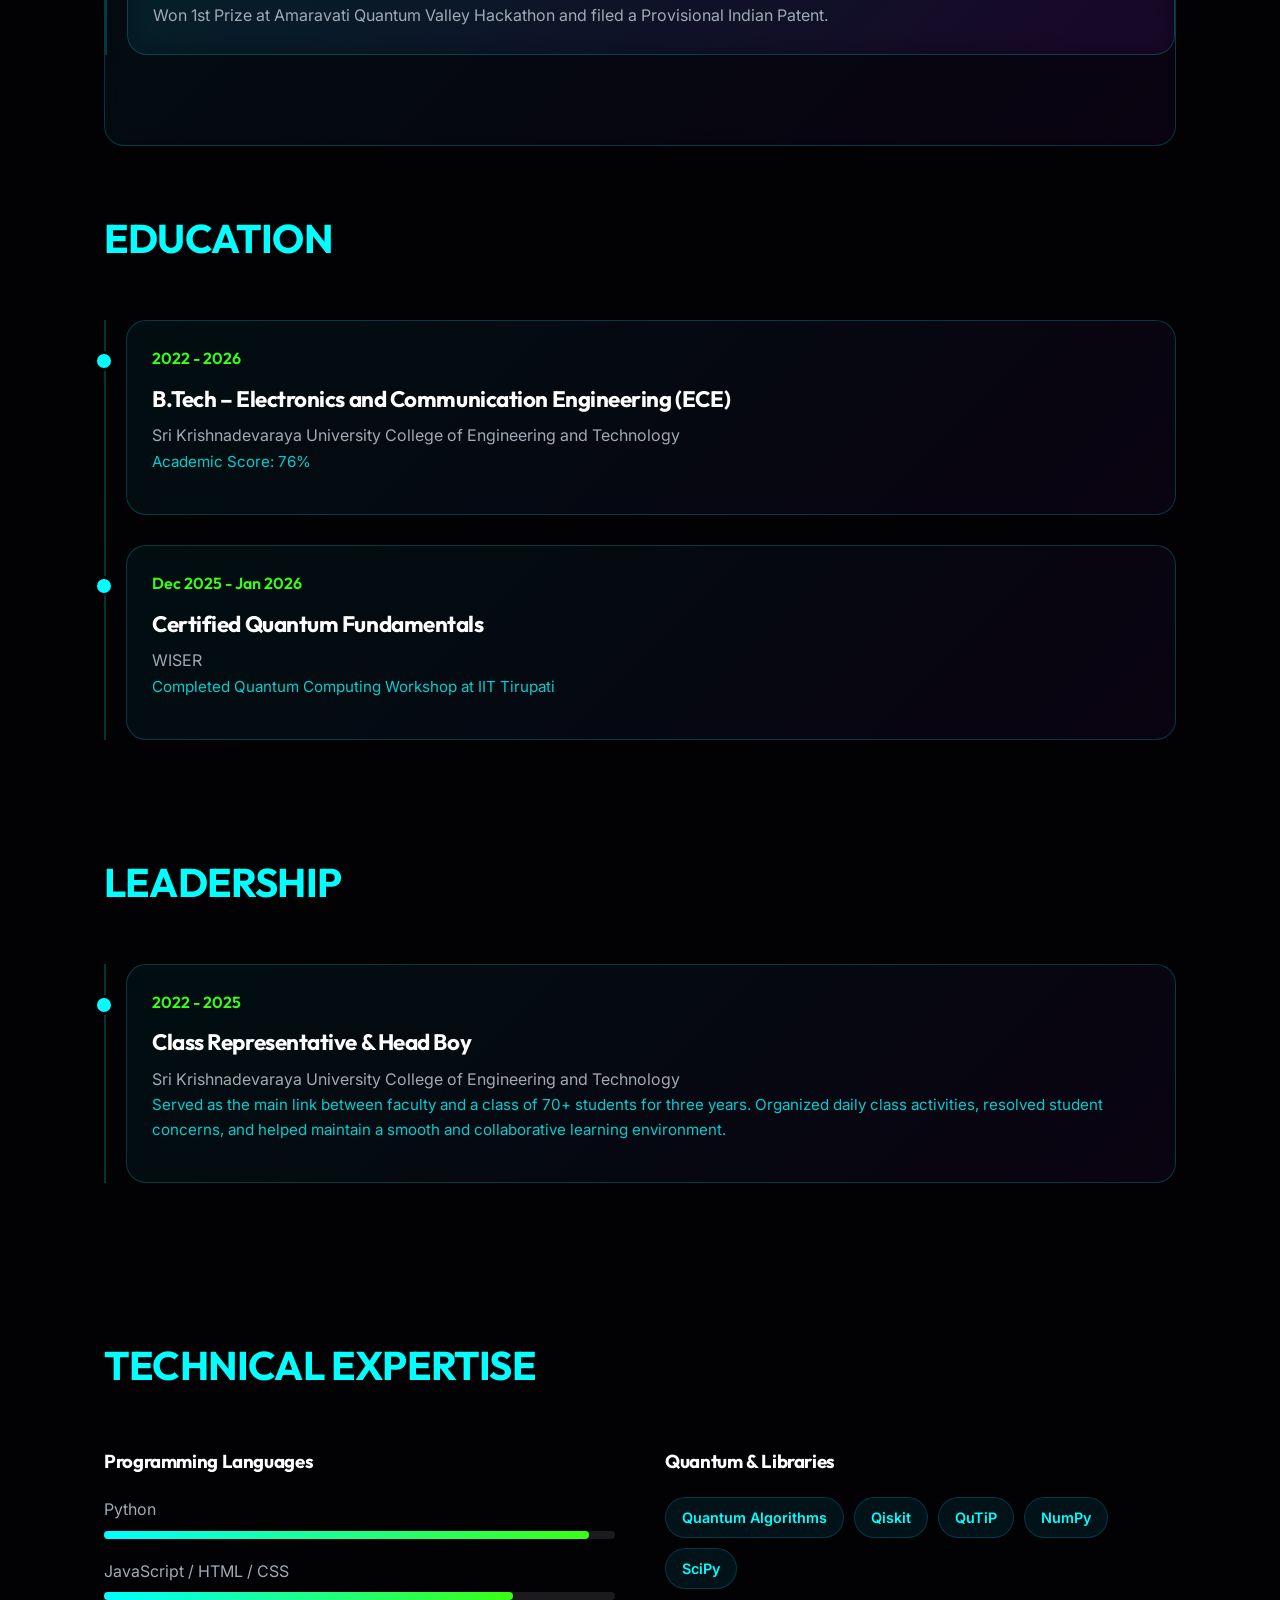
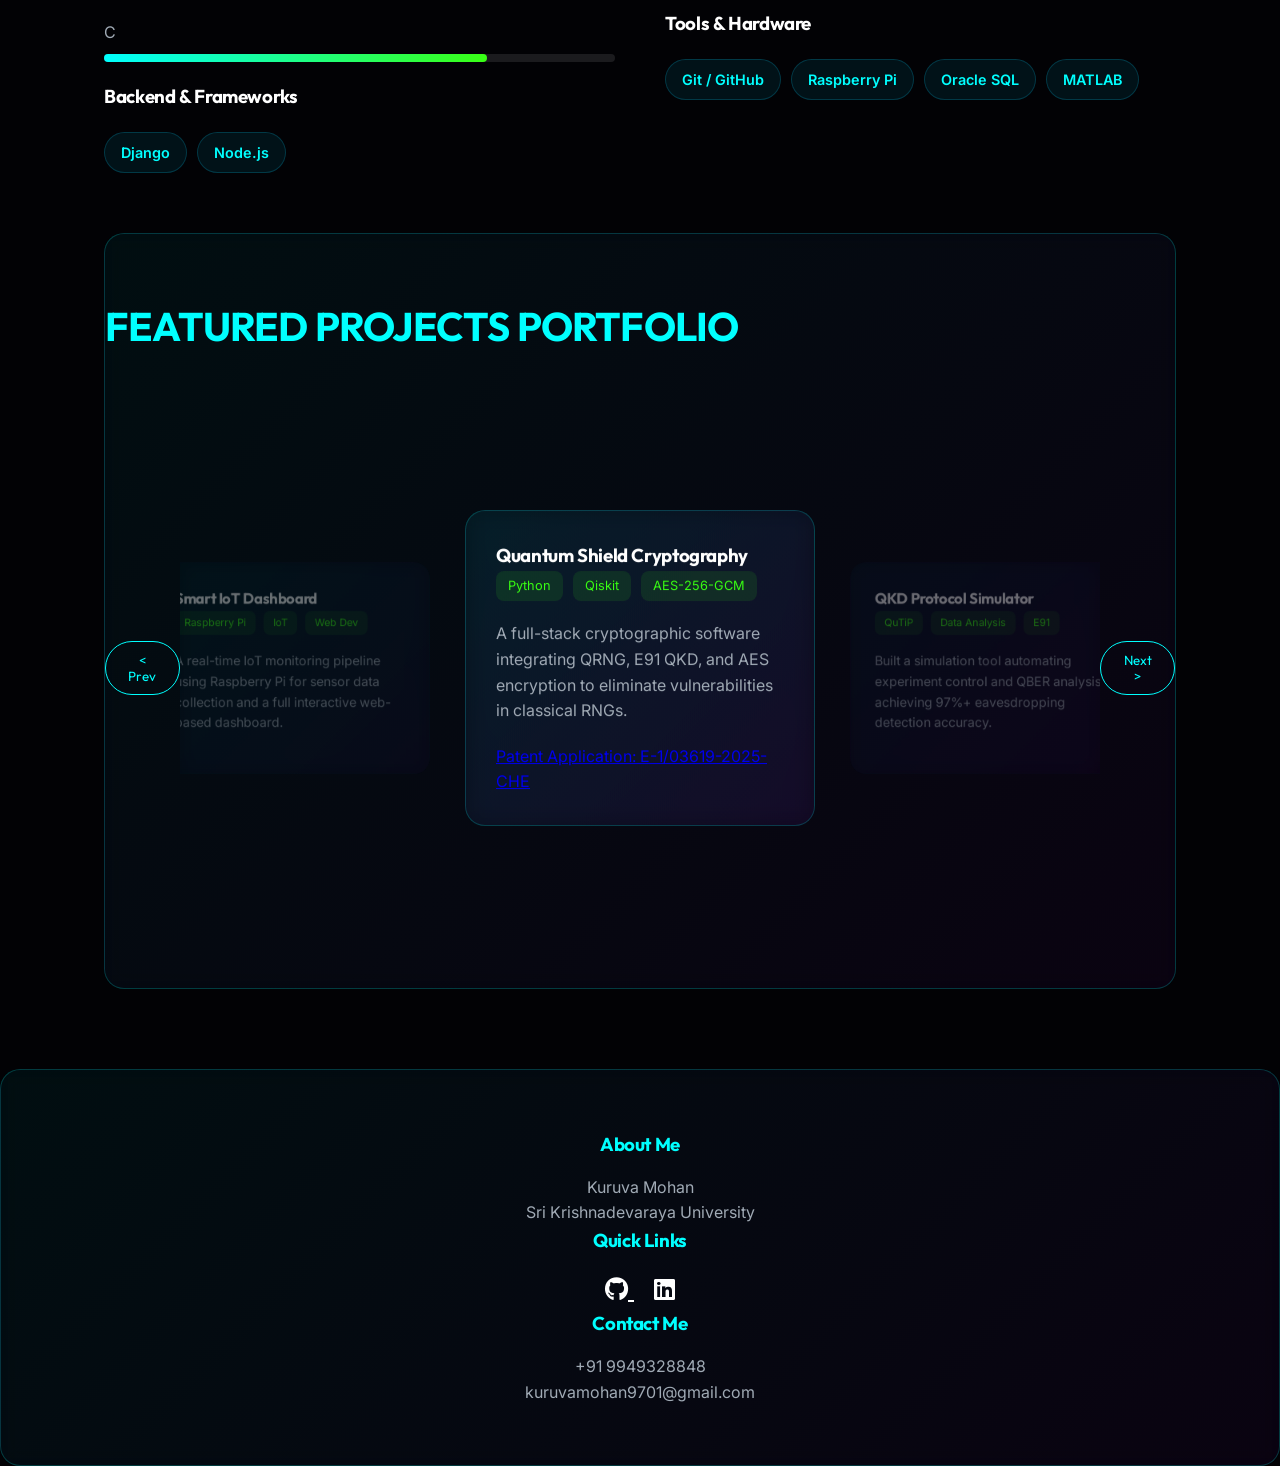
==== commit 861f94cb: "Add files via upload" ====
--- a/portfolio/index.html
+++ b/portfolio/index.html
@@ -149,6 +149,11 @@
                                 <span>C</span>
                                 <div class="skill-bar" style="--width: 75%"></div>
                             </div>
+                            <h3 style="margin-top: 20px;">Backend & Frameworks</h3>
+                            <div class="skill-tags" style="margin-top: 10px;">
+                                <span class="skill-tag">Django</span>
+                                <span class="skill-tag">Node.js</span>
+                            </div>
                         </div>
                         <div class="skill-category">
                             <h3>Quantum & Libraries</h3>
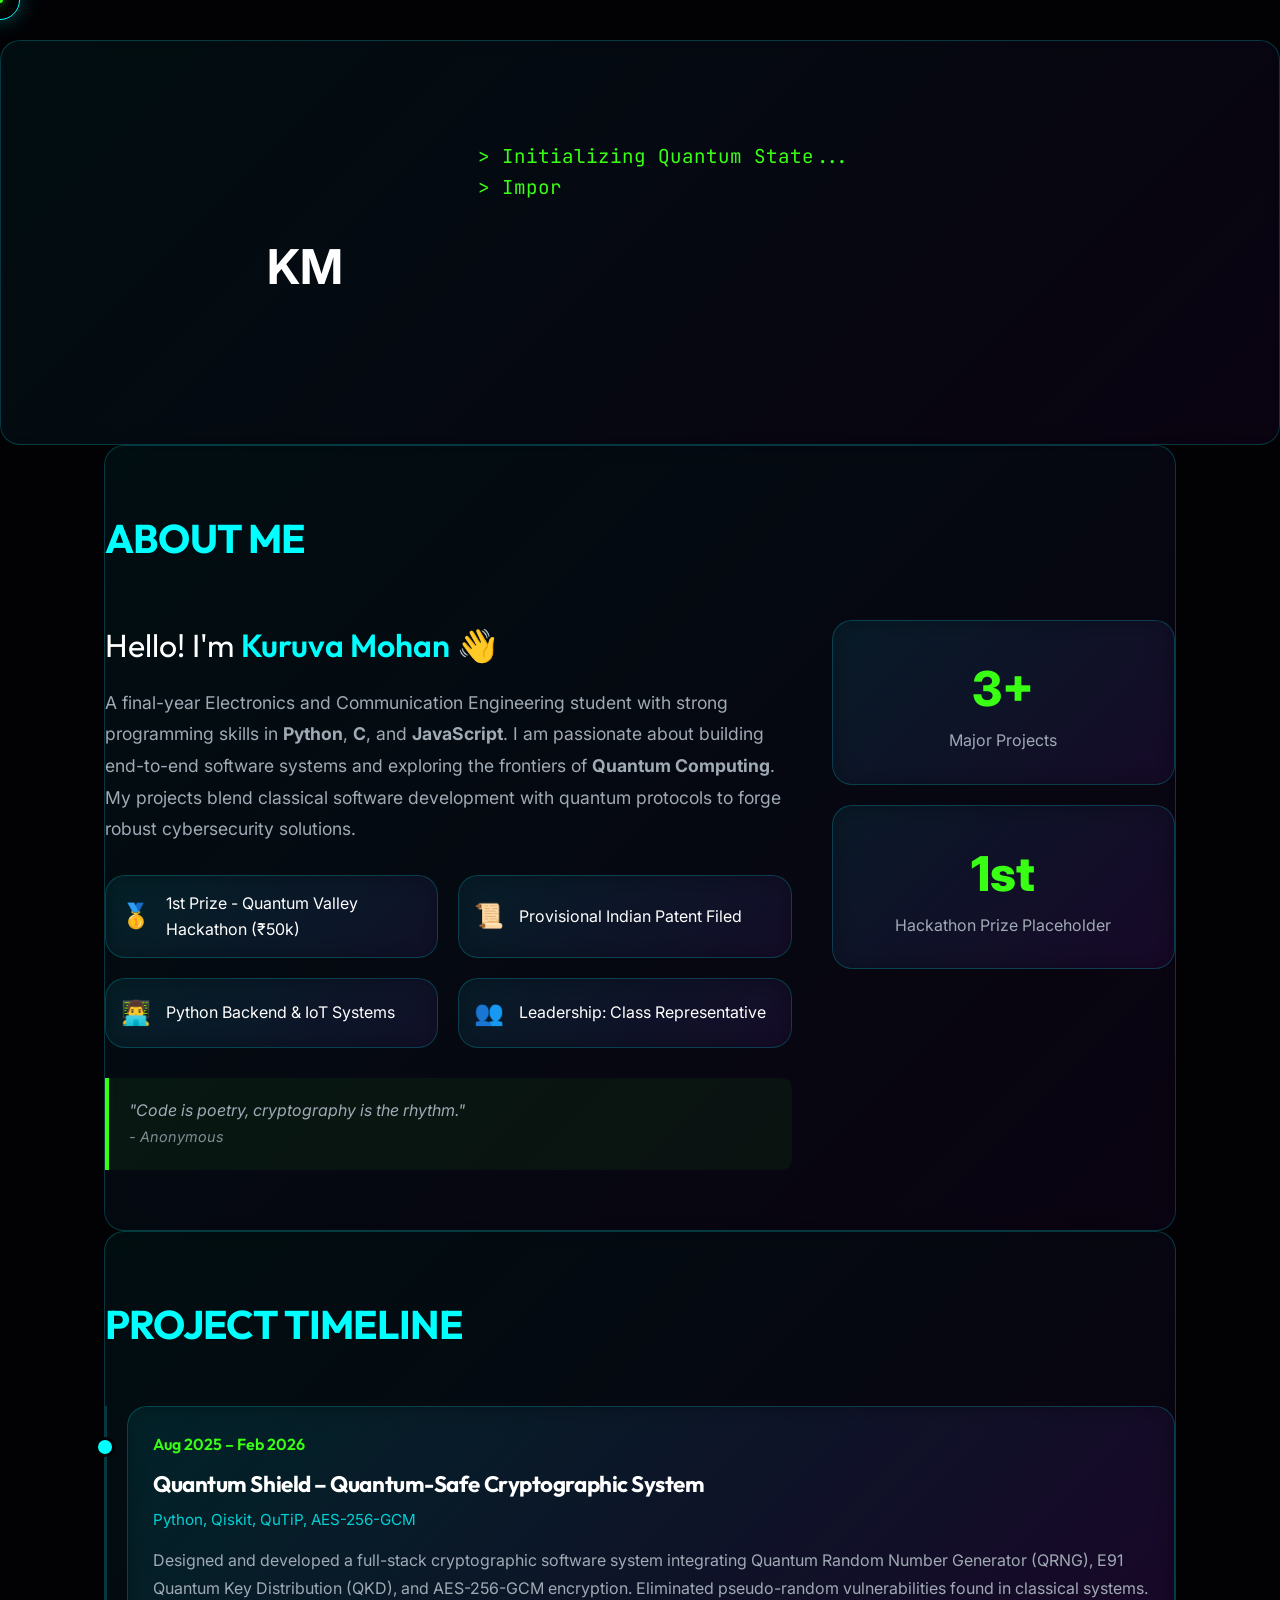
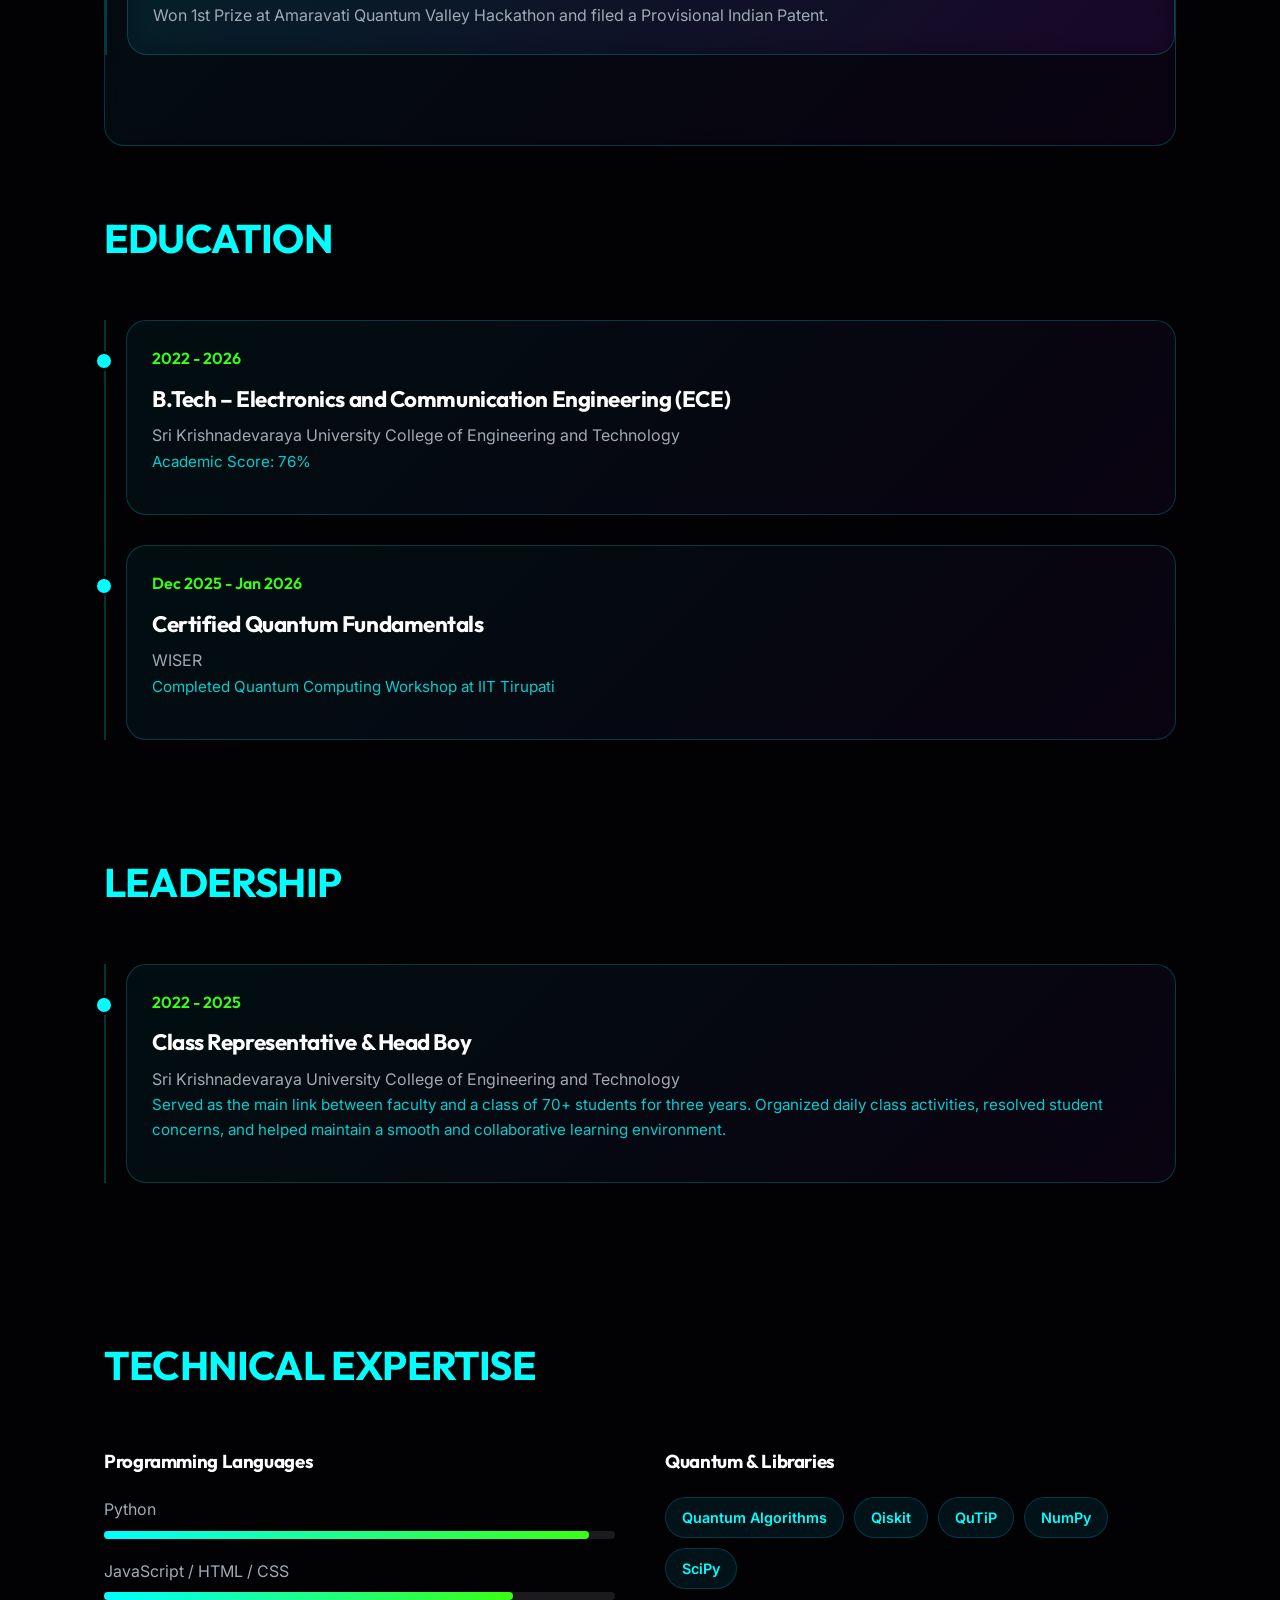
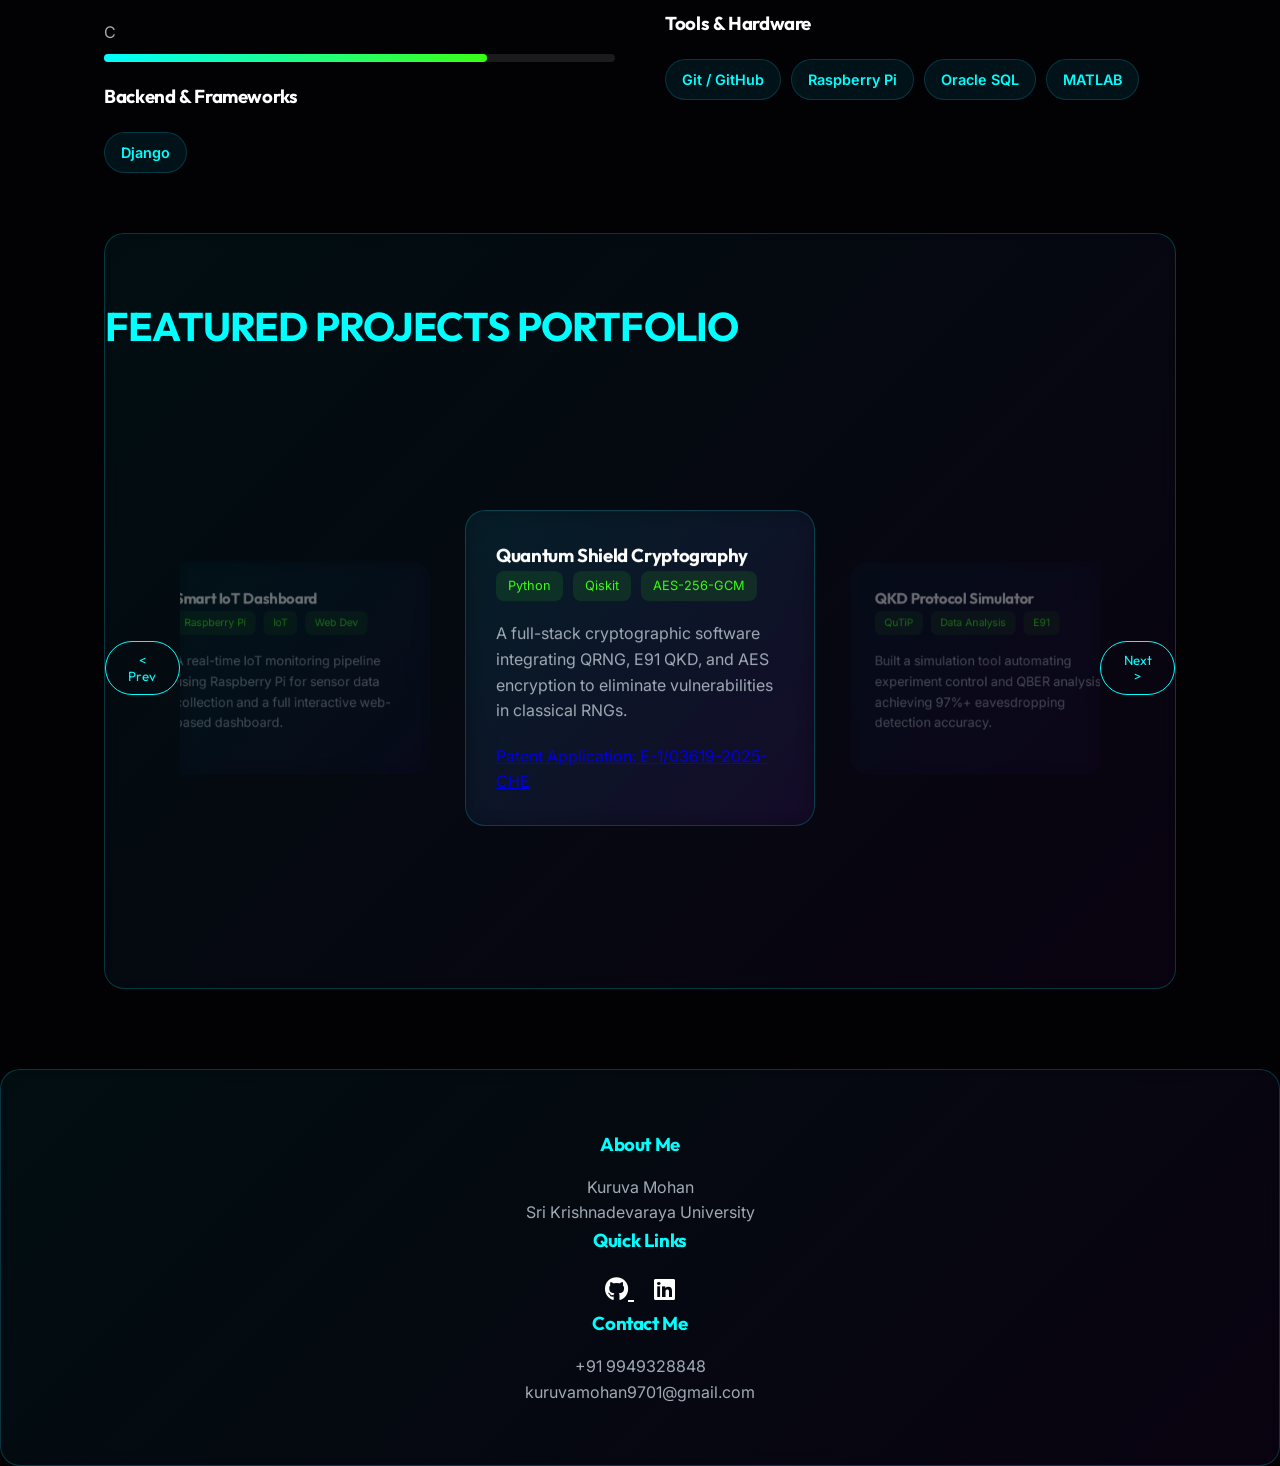
==== commit ce7b44ed: "Update index.html" ====
--- a/portfolio/index.html
+++ b/portfolio/index.html
@@ -152,7 +152,6 @@
                             <h3 style="margin-top: 20px;">Backend & Frameworks</h3>
                             <div class="skill-tags" style="margin-top: 10px;">
                                 <span class="skill-tag">Django</span>
-                                <span class="skill-tag">Node.js</span>
                             </div>
                         </div>
                         <div class="skill-category">
